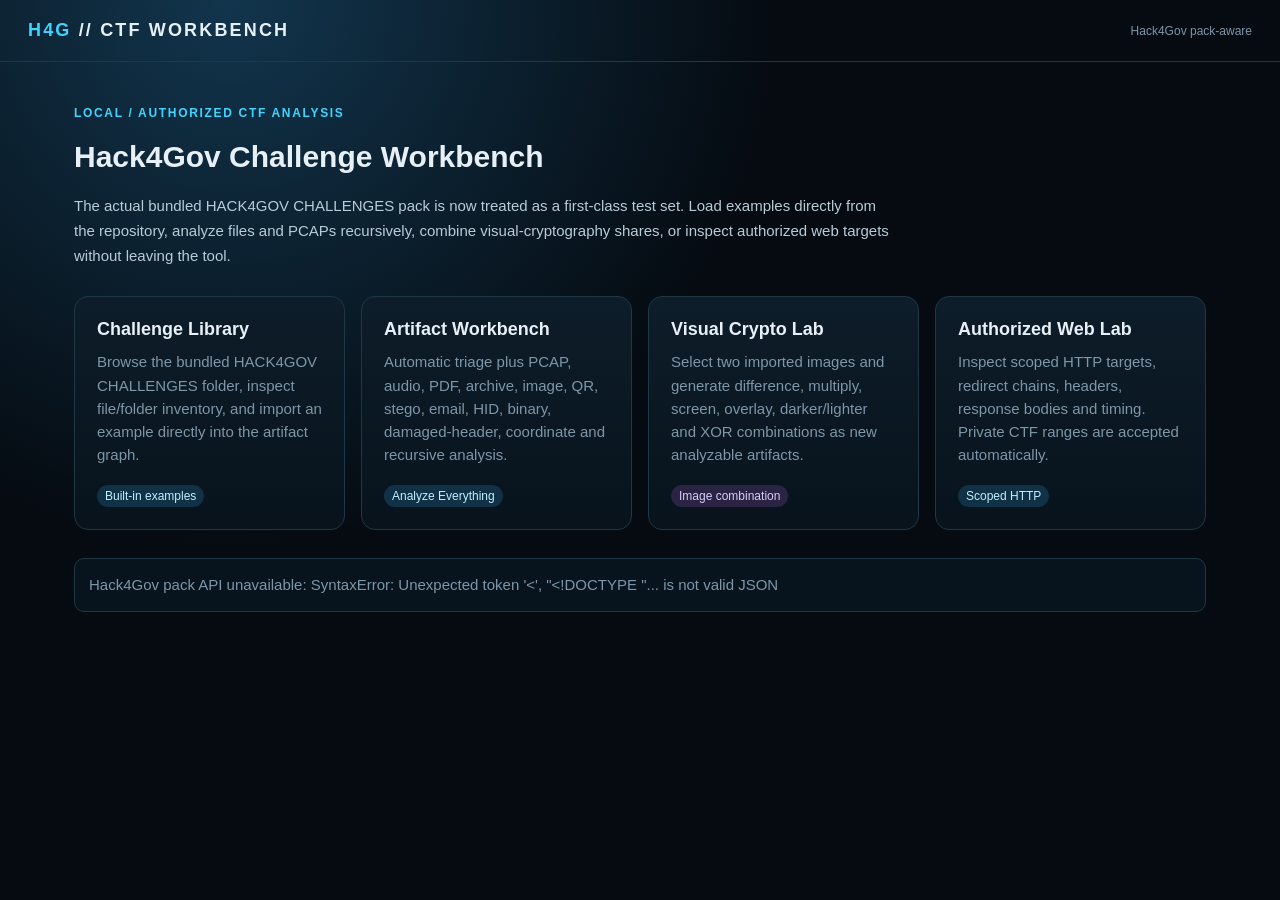
==== frontend/hack4gov_home.html @ a43af5b1 "Add Hack4Gov challenge-pack home" ====
<!doctype html>
<html lang="en">
<head>
<meta charset="utf-8"><meta name="viewport" content="width=device-width,initial-scale=1">
<title>H4G CTF Workbench</title>
<style>
:root{color-scheme:dark;--bg:#050b11;--panel:#0b1721;--border:#203746;--text:#e7f0f6;--muted:#7d96a8;--cyan:#42d4ff;--green:#3ad67d;--purple:#b39cff}
*{box-sizing:border-box}body{margin:0;min-height:100vh;background:radial-gradient(circle at 18% 0,#12354d 0,transparent 34rem),var(--bg);color:var(--text);font:15px Inter,Segoe UI,Arial,sans-serif}
header{padding:20px 28px;border-bottom:1px solid var(--border);display:flex;align-items:center;justify-content:space-between;gap:12px}.brand{font-size:18px;font-weight:900;letter-spacing:.12em}.brand span{color:var(--cyan)}.version{color:var(--muted);font-size:12px}
main{max-width:1180px;margin:0 auto;padding:44px 24px}.eyebrow{color:var(--cyan);font-size:12px;font-weight:800;letter-spacing:.14em;text-transform:uppercase}.lead{max-width:820px;color:#b8ccd8;line-height:1.65;margin-bottom:28px}.grid{display:grid;grid-template-columns:repeat(auto-fit,minmax(250px,1fr));gap:16px}.card{display:block;text-decoration:none;color:inherit;background:linear-gradient(180deg,#0d1d29,#08131c);border:1px solid var(--border);border-radius:14px;padding:22px;transition:.15s;min-height:180px}.card:hover{border-color:var(--cyan);transform:translateY(-1px)}.card h2{margin:0 0 10px;font-size:18px}.card p{margin:0;color:var(--muted);line-height:1.55}.tag{display:inline-block;margin-top:18px;padding:4px 8px;border-radius:12px;background:#113246;color:#bfefff;font-size:12px}.tag.purple{background:#2a2442;color:#d9ccff}.status{margin-top:28px;padding:14px;border:1px solid var(--border);border-radius:10px;background:#08141d;color:var(--muted);line-height:1.6}.ok{color:var(--green)}
</style>
</head>
<body>
<header><div class="brand"><span>H4G</span> // CTF WORKBENCH</div><div class="version">Hack4Gov pack-aware</div></header>
<main>
<div class="eyebrow">Local / authorized CTF analysis</div>
<h1>Hack4Gov Challenge Workbench</h1>
<p class="lead">The actual bundled HACK4GOV CHALLENGES pack is now treated as a first-class test set. Load examples directly from the repository, analyze files and PCAPs recursively, combine visual-cryptography shares, or inspect authorized web targets without leaving the tool.</p>
<div class="grid">
<a class="card" href="/challenge-library"><h2>Challenge Library</h2><p>Browse the bundled HACK4GOV CHALLENGES folder, inspect file/folder inventory, and import an example directly into the artifact graph.</p><span class="tag">Built-in examples</span></a>
<a class="card" href="/workbench"><h2>Artifact Workbench</h2><p>Automatic triage plus PCAP, audio, PDF, archive, image, QR, stego, email, HID, binary, damaged-header, coordinate and recursive analysis.</p><span class="tag">Analyze Everything</span></a>
<a class="card" href="/visual-crypto"><h2>Visual Crypto Lab</h2><p>Select two imported images and generate difference, multiply, screen, overlay, darker/lighter and XOR combinations as new analyzable artifacts.</p><span class="tag purple">Image combination</span></a>
<a class="card" href="/web-lab"><h2>Authorized Web Lab</h2><p>Inspect scoped HTTP targets, redirect chains, headers, response bodies and timing. Private CTF ranges are accepted automatically.</p><span class="tag">Scoped HTTP</span></a>
</div>
<div id="status" class="status">Checking Hack4Gov challenge-pack integration…</div>
</main>
<script>
fetch('/api/h4g/coverage').then(r=>r.json()).then(x=>{
 const roots=x.challenge_library_roots||[];
 document.getElementById('status').innerHTML=`<span class="ok">✓ Hack4Gov Pack ${x.version}</span><br>${x.features.join(' · ')}<br><br>Challenge library: ${roots.length?roots.join(' | '):'not found — rebuild Docker after the HACK4GOV CHALLENGES folder is present.'}`;
}).catch(e=>{document.getElementById('status').textContent='Hack4Gov pack API unavailable: '+e});
</script>
</body>
</html>
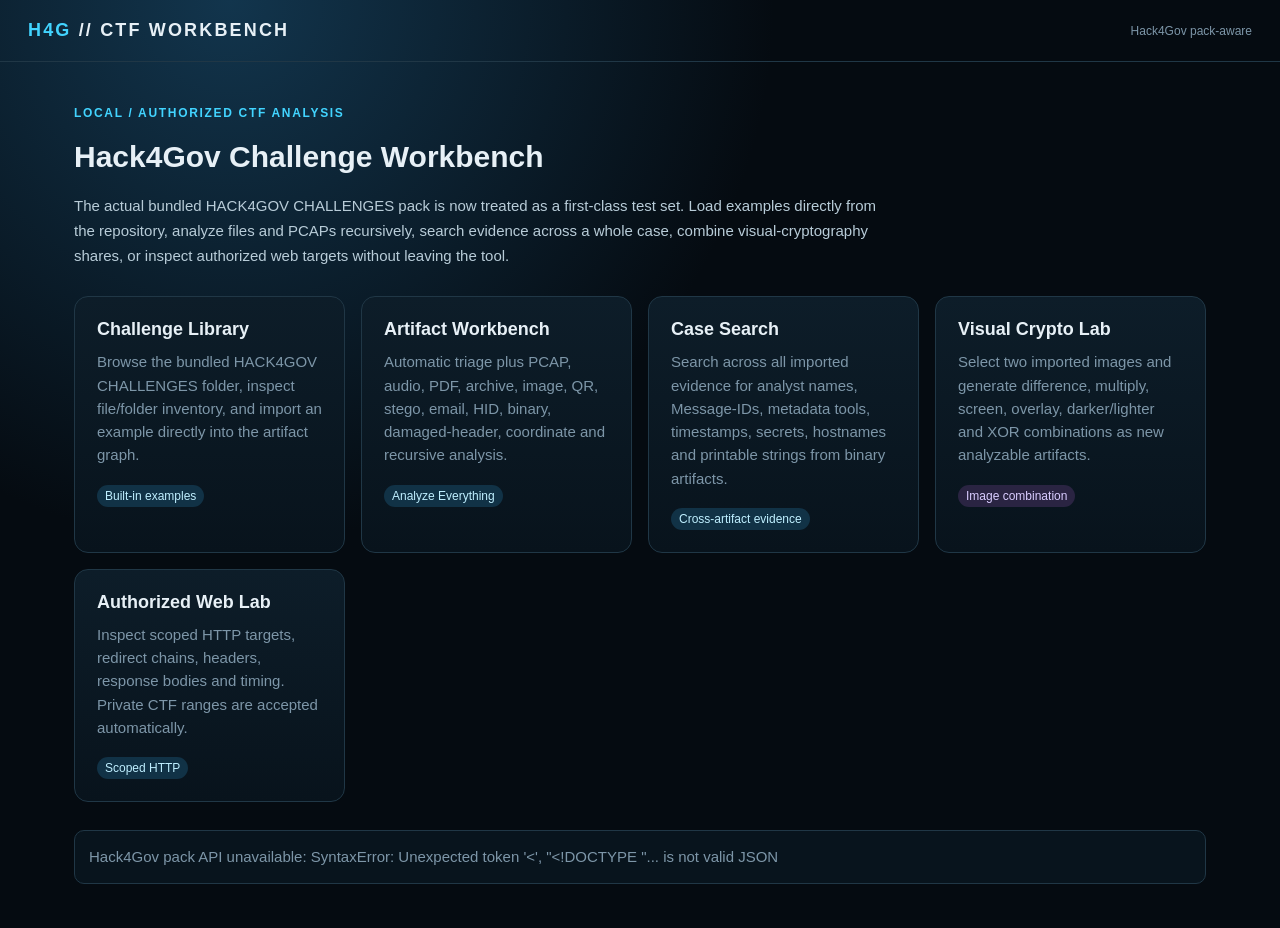
==== commit b1d20239: "Add case search to Hack4Gov home" ====
--- a/frontend/hack4gov_home.html
+++ b/frontend/hack4gov_home.html
@@ -15,10 +15,11 @@
 <main>
 <div class="eyebrow">Local / authorized CTF analysis</div>
 <h1>Hack4Gov Challenge Workbench</h1>
-<p class="lead">The actual bundled HACK4GOV CHALLENGES pack is now treated as a first-class test set. Load examples directly from the repository, analyze files and PCAPs recursively, combine visual-cryptography shares, or inspect authorized web targets without leaving the tool.</p>
+<p class="lead">The actual bundled HACK4GOV CHALLENGES pack is now treated as a first-class test set. Load examples directly from the repository, analyze files and PCAPs recursively, search evidence across a whole case, combine visual-cryptography shares, or inspect authorized web targets without leaving the tool.</p>
 <div class="grid">
 <a class="card" href="/challenge-library"><h2>Challenge Library</h2><p>Browse the bundled HACK4GOV CHALLENGES folder, inspect file/folder inventory, and import an example directly into the artifact graph.</p><span class="tag">Built-in examples</span></a>
 <a class="card" href="/workbench"><h2>Artifact Workbench</h2><p>Automatic triage plus PCAP, audio, PDF, archive, image, QR, stego, email, HID, binary, damaged-header, coordinate and recursive analysis.</p><span class="tag">Analyze Everything</span></a>
+<a class="card" href="/case-search"><h2>Case Search</h2><p>Search across all imported evidence for analyst names, Message-IDs, metadata tools, timestamps, secrets, hostnames and printable strings from binary artifacts.</p><span class="tag">Cross-artifact evidence</span></a>
 <a class="card" href="/visual-crypto"><h2>Visual Crypto Lab</h2><p>Select two imported images and generate difference, multiply, screen, overlay, darker/lighter and XOR combinations as new analyzable artifacts.</p><span class="tag purple">Image combination</span></a>
 <a class="card" href="/web-lab"><h2>Authorized Web Lab</h2><p>Inspect scoped HTTP targets, redirect chains, headers, response bodies and timing. Private CTF ranges are accepted automatically.</p><span class="tag">Scoped HTTP</span></a>
 </div>
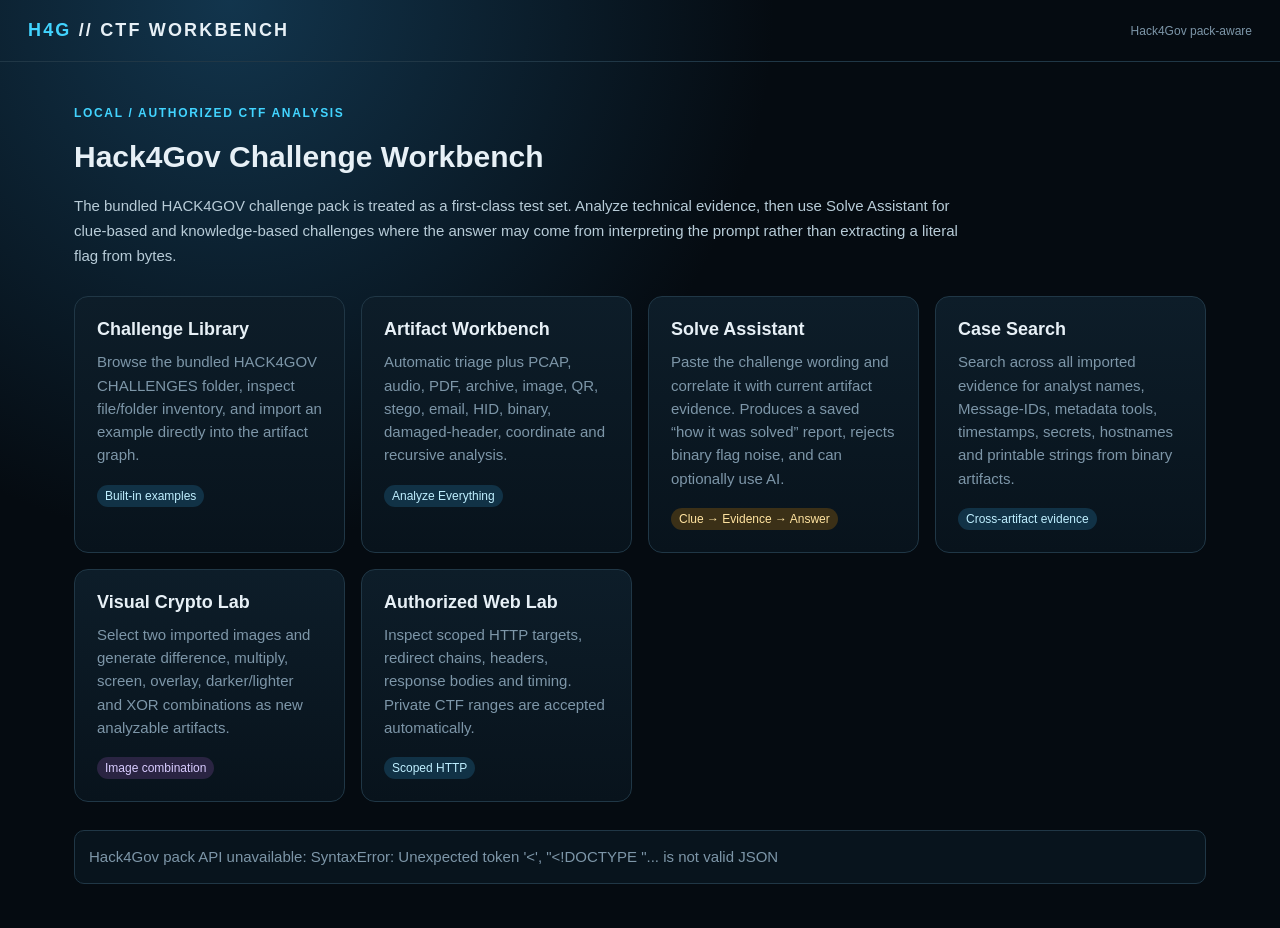
==== commit eb8d2561: "Add Solve Assistant to Hack4Gov home" ====
--- a/frontend/hack4gov_home.html
+++ b/frontend/hack4gov_home.html
@@ -4,10 +4,10 @@
 <meta charset="utf-8"><meta name="viewport" content="width=device-width,initial-scale=1">
 <title>H4G CTF Workbench</title>
 <style>
-:root{color-scheme:dark;--bg:#050b11;--panel:#0b1721;--border:#203746;--text:#e7f0f6;--muted:#7d96a8;--cyan:#42d4ff;--green:#3ad67d;--purple:#b39cff}
+:root{color-scheme:dark;--bg:#050b11;--panel:#0b1721;--border:#203746;--text:#e7f0f6;--muted:#7d96a8;--cyan:#42d4ff;--green:#3ad67d;--purple:#b39cff;--amber:#ffc857}
 *{box-sizing:border-box}body{margin:0;min-height:100vh;background:radial-gradient(circle at 18% 0,#12354d 0,transparent 34rem),var(--bg);color:var(--text);font:15px Inter,Segoe UI,Arial,sans-serif}
 header{padding:20px 28px;border-bottom:1px solid var(--border);display:flex;align-items:center;justify-content:space-between;gap:12px}.brand{font-size:18px;font-weight:900;letter-spacing:.12em}.brand span{color:var(--cyan)}.version{color:var(--muted);font-size:12px}
-main{max-width:1180px;margin:0 auto;padding:44px 24px}.eyebrow{color:var(--cyan);font-size:12px;font-weight:800;letter-spacing:.14em;text-transform:uppercase}.lead{max-width:820px;color:#b8ccd8;line-height:1.65;margin-bottom:28px}.grid{display:grid;grid-template-columns:repeat(auto-fit,minmax(250px,1fr));gap:16px}.card{display:block;text-decoration:none;color:inherit;background:linear-gradient(180deg,#0d1d29,#08131c);border:1px solid var(--border);border-radius:14px;padding:22px;transition:.15s;min-height:180px}.card:hover{border-color:var(--cyan);transform:translateY(-1px)}.card h2{margin:0 0 10px;font-size:18px}.card p{margin:0;color:var(--muted);line-height:1.55}.tag{display:inline-block;margin-top:18px;padding:4px 8px;border-radius:12px;background:#113246;color:#bfefff;font-size:12px}.tag.purple{background:#2a2442;color:#d9ccff}.status{margin-top:28px;padding:14px;border:1px solid var(--border);border-radius:10px;background:#08141d;color:var(--muted);line-height:1.6}.ok{color:var(--green)}
+main{max-width:1180px;margin:0 auto;padding:44px 24px}.eyebrow{color:var(--cyan);font-size:12px;font-weight:800;letter-spacing:.14em;text-transform:uppercase}.lead{max-width:900px;color:#b8ccd8;line-height:1.65;margin-bottom:28px}.grid{display:grid;grid-template-columns:repeat(auto-fit,minmax(250px,1fr));gap:16px}.card{display:block;text-decoration:none;color:inherit;background:linear-gradient(180deg,#0d1d29,#08131c);border:1px solid var(--border);border-radius:14px;padding:22px;transition:.15s;min-height:180px}.card:hover{border-color:var(--cyan);transform:translateY(-1px)}.card h2{margin:0 0 10px;font-size:18px}.card p{margin:0;color:var(--muted);line-height:1.55}.tag{display:inline-block;margin-top:18px;padding:4px 8px;border-radius:12px;background:#113246;color:#bfefff;font-size:12px}.tag.purple{background:#2a2442;color:#d9ccff}.tag.amber{background:#3b3017;color:#ffe3a0}.status{margin-top:28px;padding:14px;border:1px solid var(--border);border-radius:10px;background:#08141d;color:var(--muted);line-height:1.6}.ok{color:var(--green)}
 </style>
 </head>
 <body>
@@ -15,10 +15,11 @@
 <main>
 <div class="eyebrow">Local / authorized CTF analysis</div>
 <h1>Hack4Gov Challenge Workbench</h1>
-<p class="lead">The actual bundled HACK4GOV CHALLENGES pack is now treated as a first-class test set. Load examples directly from the repository, analyze files and PCAPs recursively, search evidence across a whole case, combine visual-cryptography shares, or inspect authorized web targets without leaving the tool.</p>
+<p class="lead">The bundled HACK4GOV challenge pack is treated as a first-class test set. Analyze technical evidence, then use Solve Assistant for clue-based and knowledge-based challenges where the answer may come from interpreting the prompt rather than extracting a literal flag from bytes.</p>
 <div class="grid">
 <a class="card" href="/challenge-library"><h2>Challenge Library</h2><p>Browse the bundled HACK4GOV CHALLENGES folder, inspect file/folder inventory, and import an example directly into the artifact graph.</p><span class="tag">Built-in examples</span></a>
 <a class="card" href="/workbench"><h2>Artifact Workbench</h2><p>Automatic triage plus PCAP, audio, PDF, archive, image, QR, stego, email, HID, binary, damaged-header, coordinate and recursive analysis.</p><span class="tag">Analyze Everything</span></a>
+<a class="card" href="/solve-assistant"><h2>Solve Assistant</h2><p>Paste the challenge wording and correlate it with current artifact evidence. Produces a saved “how it was solved” report, rejects binary flag noise, and can optionally use AI.</p><span class="tag amber">Clue → Evidence → Answer</span></a>
 <a class="card" href="/case-search"><h2>Case Search</h2><p>Search across all imported evidence for analyst names, Message-IDs, metadata tools, timestamps, secrets, hostnames and printable strings from binary artifacts.</p><span class="tag">Cross-artifact evidence</span></a>
 <a class="card" href="/visual-crypto"><h2>Visual Crypto Lab</h2><p>Select two imported images and generate difference, multiply, screen, overlay, darker/lighter and XOR combinations as new analyzable artifacts.</p><span class="tag purple">Image combination</span></a>
 <a class="card" href="/web-lab"><h2>Authorized Web Lab</h2><p>Inspect scoped HTTP targets, redirect chains, headers, response bodies and timing. Private CTF ranges are accepted automatically.</p><span class="tag">Scoped HTTP</span></a>
